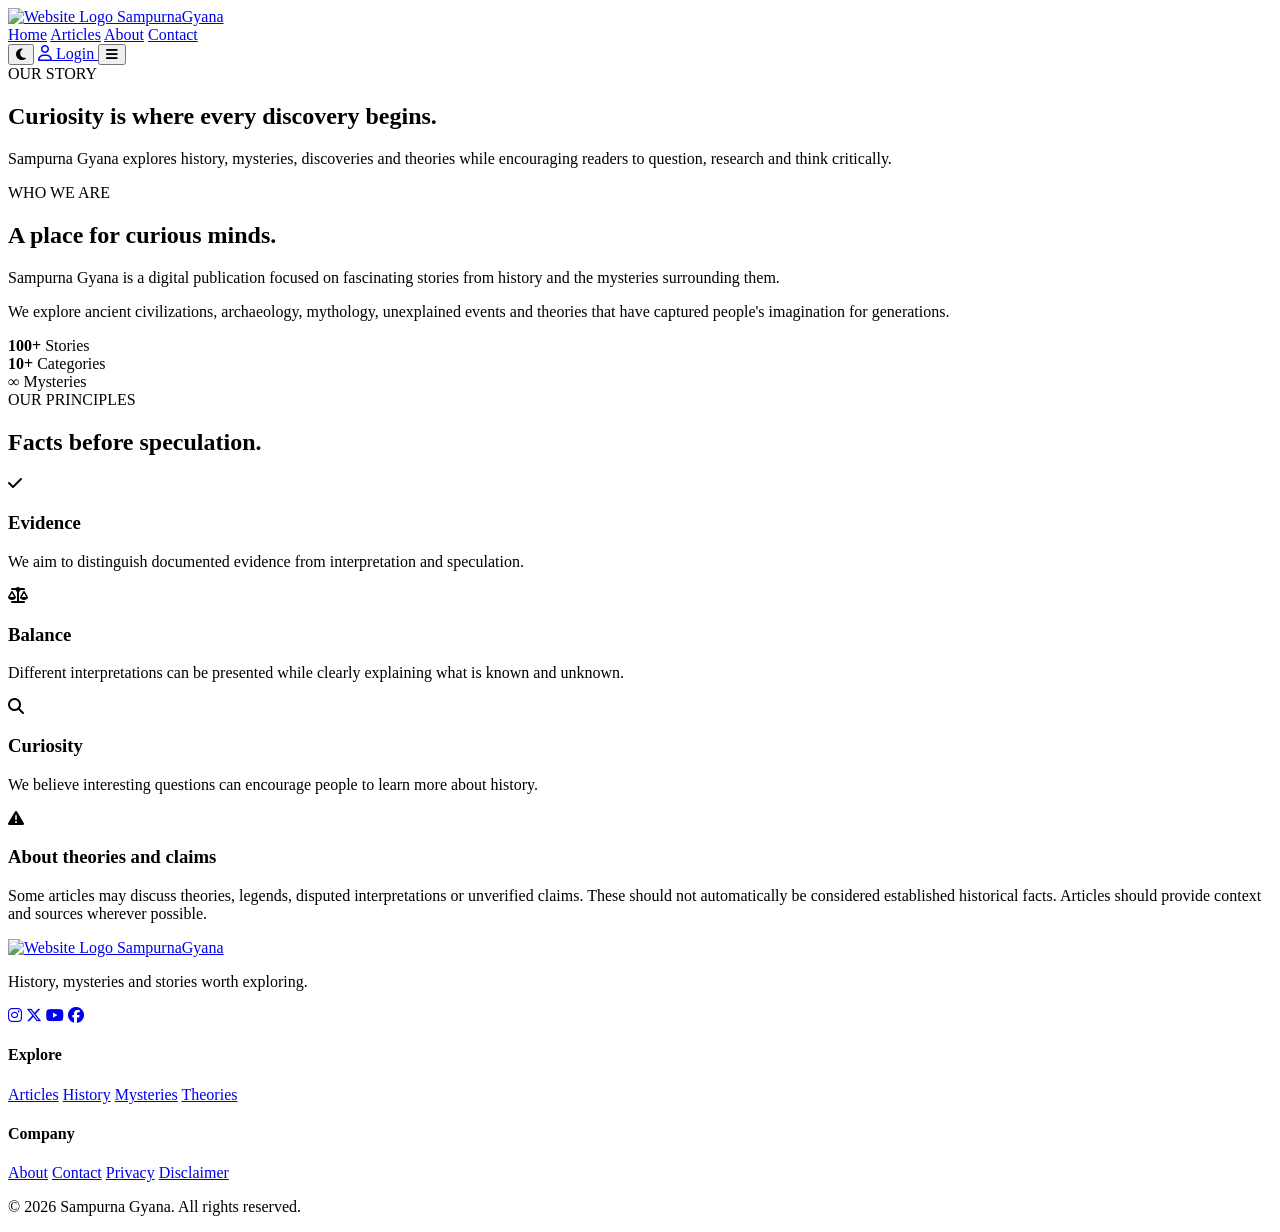
==== about.html @ 80e09658 "Add files via upload" ====
<!DOCTYPE html>
<html lang="en">

<head>

    <meta charset="UTF-8">
    <meta name="viewport" content="width=device-width, initial-scale=1.0">

    <title>About | Sampurna Gyana</title>

    <link rel="stylesheet" href="css/style.css">

    <link href="https://fonts.googleapis.com/css2?family=Inter:wght@400;500;600;700;800&family=Merriweather:wght@400;700&display=swap" rel="stylesheet">

    <link rel="stylesheet"
          href="https://cdnjs.cloudflare.com/ajax/libs/font-awesome/6.5.2/css/all.min.css">

</head>

<body>

<header class="navbar">

    <div class="nav-container">

        <a href="index.html" class="logo">
            <img src="images/jayanth.jpeg" alt="Website Logo">
            <span>Sampurna<span>Gyana</span></span>
        </a>

        <nav id="navMenu">

            <a href="index.html">Home</a>
            <a href="articles.html">Articles</a>
            <a href="about.html" class="active">About</a>
            <a href="contact.html">Contact</a>

        </nav>

        <div class="nav-actions">

            <button class="icon-btn" id="themeToggle">
                <i class="fa-solid fa-moon"></i>
            </button>

            <a href="login.html" class="login-btn">
                <i class="fa-regular fa-user"></i>
                Login
            </a>

            <button class="menu-btn" id="menuBtn">
                <i class="fa-solid fa-bars"></i>
            </button>

        </div>

    </div>

</header>


<main>

    <section class="page-header">

        <span class="small-title">
            OUR STORY
        </span>

        <h1>
            Curiosity is where every discovery begins.
        </h1>

        <p>
            Sampurna Gyana explores history, mysteries, discoveries and theories
            while encouraging readers to question, research and think critically.
        </p>

    </section>


    <section class="section">

        <div class="about-grid">

            <div>

                <span class="small-title">
                    WHO WE ARE
                </span>

                <h2>
                    A place for curious minds.
                </h2>

                <p>
                    Sampurna Gyana is a digital publication focused on fascinating
                    stories from history and the mysteries surrounding them.
                </p>

                <p>
                    We explore ancient civilizations, archaeology, mythology,
                    unexplained events and theories that have captured people's
                    imagination for generations.
                </p>

            </div>

            <div class="about-stat-box">

                <div class="stat">
                    <strong>100+</strong>
                    <span>Stories</span>
                </div>

                <div class="stat">
                    <strong>10+</strong>
                    <span>Categories</span>
                </div>

                <div class="stat">
                    <strong>∞</strong>
                    <span>Mysteries</span>
                </div>

            </div>

        </div>

    </section>


    <section class="section dark-section">

        <div class="section-heading">

            <div>

                <span class="small-title">
                    OUR PRINCIPLES
                </span>

                <h2>
                    Facts before speculation.
                </h2>

            </div>

        </div>


        <div class="principles-grid">

            <div class="principle">

                <i class="fa-solid fa-check"></i>

                <h3>
                    Evidence
                </h3>

                <p>
                    We aim to distinguish documented evidence from
                    interpretation and speculation.
                </p>

            </div>


            <div class="principle">

                <i class="fa-solid fa-scale-balanced"></i>

                <h3>
                    Balance
                </h3>

                <p>
                    Different interpretations can be presented while
                    clearly explaining what is known and unknown.
                </p>

            </div>


            <div class="principle">

                <i class="fa-solid fa-magnifying-glass"></i>

                <h3>
                    Curiosity
                </h3>

                <p>
                    We believe interesting questions can encourage people
                    to learn more about history.
                </p>

            </div>

        </div>

    </section>


    <section class="section">

        <div class="disclaimer-box">

            <i class="fa-solid fa-triangle-exclamation"></i>

            <div>

                <h3>
                    About theories and claims
                </h3>

                <p>
                    Some articles may discuss theories, legends, disputed
                    interpretations or unverified claims. These should not
                    automatically be considered established historical facts.
                    Articles should provide context and sources wherever possible.
                </p>

            </div>

        </div>

    </section>

</main>


<footer class="footer">

    <div class="footer-container">

        <div class="footer-brand">

           <a href="index.html" class="logo">
            <img src="images/jayanth.jpeg" alt="Website Logo">
            <span>Sampurna<span>Gyana</span></span>
        </a>

            <p>
                History, mysteries and stories worth exploring.
            </p>

            <div class="social-icons">

                <a href="#"><i class="fa-brands fa-instagram"></i></a>
                <a href="#"><i class="fa-brands fa-x-twitter"></i></a>
                <a href="#"><i class="fa-brands fa-youtube"></i></a>
                <a href="#"><i class="fa-brands fa-facebook"></i></a>

            </div>

        </div>

        <div class="footer-column">

            <h4>Explore</h4>

            <a href="articles.html">Articles</a>
            <a href="articles.html">History</a>
            <a href="articles.html">Mysteries</a>
            <a href="articles.html">Theories</a>

        </div>

        <div class="footer-column">

            <h4>Company</h4>

            <a href="about.html">About</a>
            <a href="contact.html">Contact</a>
            <a href="#">Privacy</a>
            <a href="#">Disclaimer</a>

        </div>

    </div>

    <div class="footer-bottom">
        <p>© 2026 Sampurna Gyana. All rights reserved.</p>
    </div>

</footer>


<script src="js/script.js"></script>

</body>
</html>
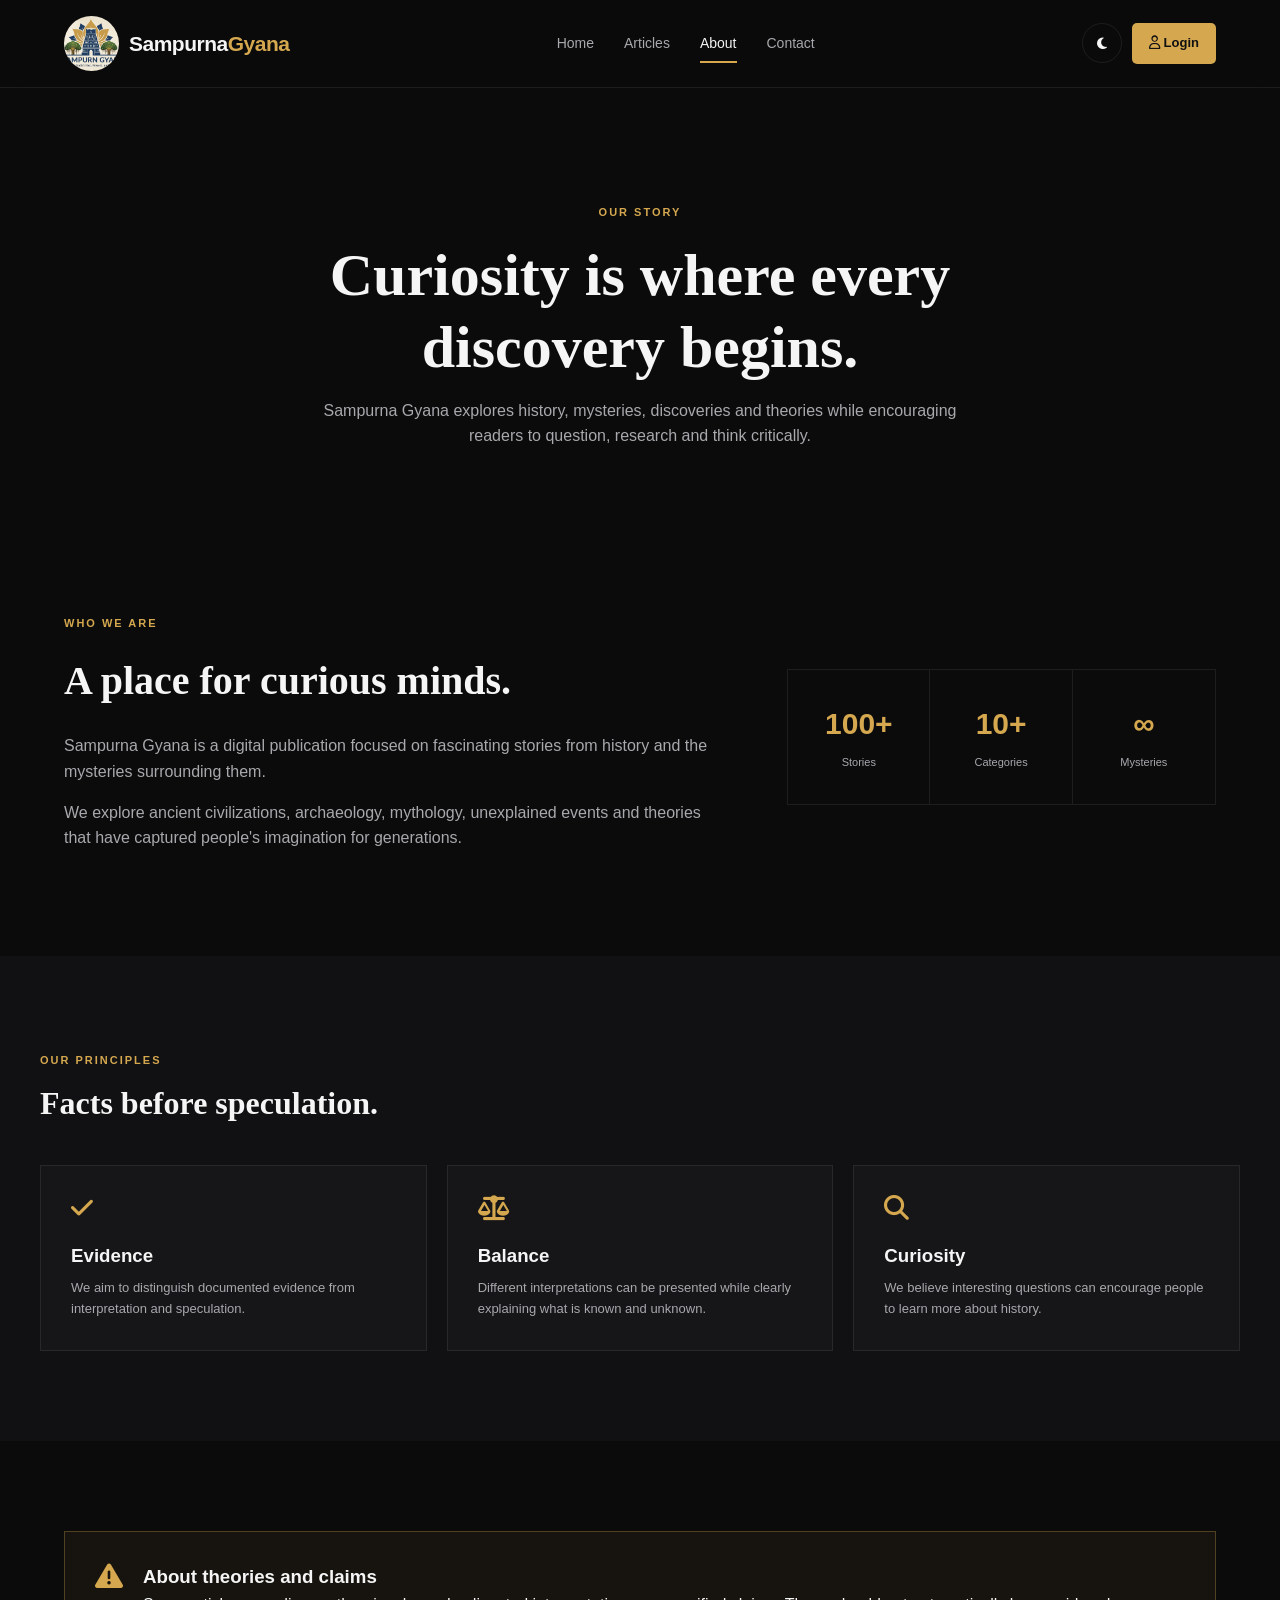
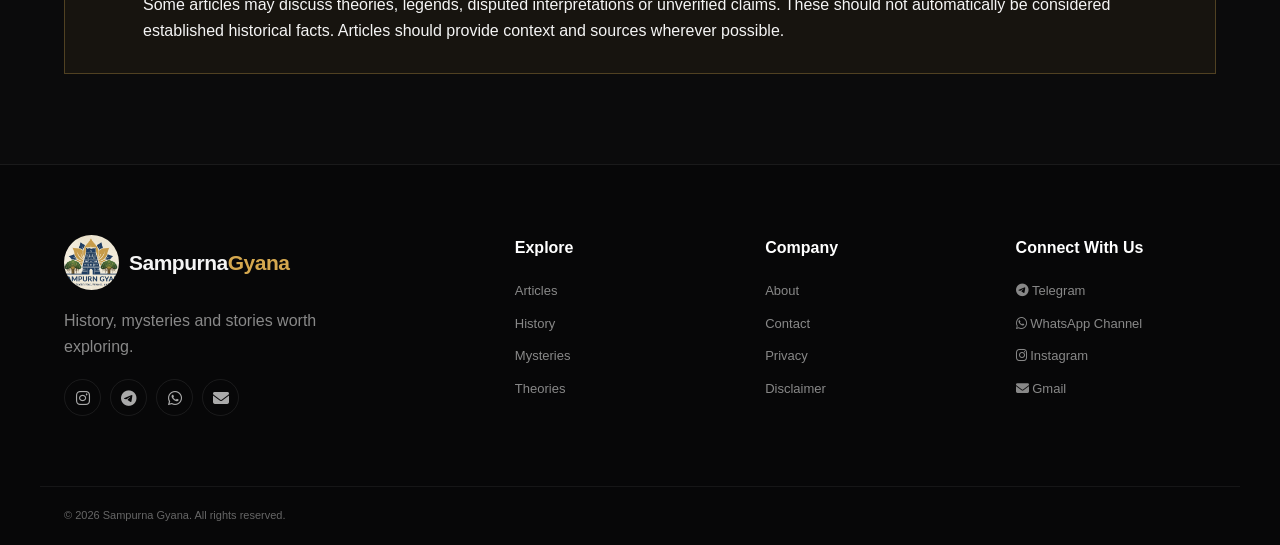
==== commit 73030833: "Add files via upload" ====
--- a/about.html
+++ b/about.html
@@ -248,12 +248,33 @@
 
             <div class="social-icons">
 
-                <a href="#"><i class="fa-brands fa-instagram"></i></a>
-                <a href="#"><i class="fa-brands fa-x-twitter"></i></a>
-                <a href="#"><i class="fa-brands fa-youtube"></i></a>
-                <a href="#"><i class="fa-brands fa-facebook"></i></a>
-
-            </div>
+    <a href="https://www.instagram.com/sampurngyan___"
+       target="_blank"
+       rel="noopener noreferrer"
+       aria-label="Instagram">
+        <i class="fa-brands fa-instagram"></i>
+    </a>
+
+    <a href="https://t.me/sampurngyan2026"
+       target="_blank"
+       rel="noopener noreferrer"
+       aria-label="Telegram">
+        <i class="fa-brands fa-telegram"></i>
+    </a>
+
+    <a href="https://whatsapp.com/channel/0029VbCh0YK0Qeass1r8DM0k"
+       target="_blank"
+       rel="noopener noreferrer"
+       aria-label="WhatsApp">
+        <i class="fa-brands fa-whatsapp"></i>
+    </a>
+
+    <a href="mailto:sampurngyan2026@gmail.com"
+       aria-label="Email">
+        <i class="fa-solid fa-envelope"></i>
+    </a>
+
+</div>
 
         </div>
 
@@ -279,6 +300,30 @@
 
         </div>
 
+        <div class="footer-column">
+    <h4>Connect With Us</h4>
+
+    <a href="https://t.me/sampurngyan2026" target="_blank" rel="noopener noreferrer">
+        <i class="fa-brands fa-telegram"></i>
+        <span>Telegram</span>
+    </a>
+
+    <a href="https://whatsapp.com/channel/0029VbCh0YK0Qeass1r8DM0k" target="_blank" rel="noopener noreferrer">
+        <i class="fa-brands fa-whatsapp"></i>
+        <span>WhatsApp Channel</span>
+    </a>
+
+    <a href="https://www.instagram.com/sampurngyan___" target="_blank" rel="noopener noreferrer">
+        <i class="fa-brands fa-instagram"></i>
+        <span>Instagram</span>
+    </a>
+
+    <a href="mailto:sampurngyan2026@gmail.com">
+        <i class="fa-solid fa-envelope"></i>
+        <span>Gmail</span>
+    </a>
+</div>
+
     </div>
 
     <div class="footer-bottom">
--- a/css/style.css
+++ b/css/style.css
@@ -0,0 +1,2351 @@
+/* ================================
+   RESET
+================================ */
+
+* {
+    margin: 0;
+    padding: 0;
+    box-sizing: border-box;
+}
+
+:root {
+
+    --bg: #0b0b0c;
+    --bg-secondary: #111113;
+    --card: #161618;
+
+    --text: #f5f5f5;
+    --text-secondary: #a8a8ad;
+
+    --accent: #d5a84f;
+    --accent-light: #e8c875;
+
+    --border: rgba(255,255,255,0.08);
+
+    --max-width: 1200px;
+
+    --transition: 0.3s ease;
+}
+
+body.light {
+
+    --bg: #f5f5f2;
+    --bg-secondary: #ffffff;
+    --card: #ffffff;
+
+    --text: #111111;
+    --text-secondary: #666666;
+
+    --border: rgba(0,0,0,0.1);
+}
+
+html {
+    scroll-behavior: smooth;
+}
+
+body {
+
+    font-family: "Inter", sans-serif;
+
+    background: var(--bg);
+
+    color: var(--text);
+
+    line-height: 1.6;
+
+    transition:
+        background 0.3s ease,
+        color 0.3s ease;
+}
+
+img {
+    width: 100%;
+    display: block;
+}
+
+a {
+    color: inherit;
+    text-decoration: none;
+}
+
+button,
+input,
+textarea,
+select {
+    font-family: inherit;
+}
+
+button {
+    cursor: pointer;
+}
+
+
+/* ================================
+   NAVBAR
+================================ */
+
+.navbar {
+
+    position: sticky;
+
+    top: 0;
+
+    z-index: 1000;
+
+    background: rgba(11,11,12,0.9);
+
+    backdrop-filter: blur(15px);
+
+    border-bottom: 1px solid var(--border);
+}
+
+body.light .navbar {
+    background: rgba(255,255,255,0.9);
+}
+
+.nav-container {
+
+    max-width: var(--max-width);
+
+    margin: auto;
+
+    padding: 16px 24px;
+
+    display: flex;
+
+    align-items: center;
+
+    justify-content: space-between;
+
+    gap: 30px;
+}
+
+.logo {
+
+    display: flex;
+
+    align-items: center;
+
+    gap: 10px;
+
+    font-size: 21px;
+
+    font-weight: 800;
+
+    letter-spacing: -0.5px;
+}
+
+.logo > span:last-child > span {
+    color: var(--accent);
+}
+
+.logo-symbol {
+
+    width: 36px;
+
+    height: 36px;
+
+    display: grid;
+
+    place-items: center;
+
+    border: 1px solid var(--accent);
+
+    color: var(--accent);
+
+    font-family: Georgia, serif;
+
+    font-size: 21px;
+
+    font-weight: bold;
+}
+
+nav {
+
+    display: flex;
+
+    align-items: center;
+
+    gap: 30px;
+}
+
+nav a {
+
+    color: var(--text-secondary);
+
+    font-size: 14px;
+
+    font-weight: 500;
+
+    transition: var(--transition);
+
+    position: relative;
+}
+
+nav a:hover,
+nav a.active {
+
+    color: var(--text);
+}
+
+nav a.active::after {
+
+    content: "";
+
+    position: absolute;
+
+    left: 0;
+
+    right: 0;
+
+    bottom: -8px;
+
+    height: 2px;
+
+    background: var(--accent);
+}
+
+.nav-actions {
+
+    display: flex;
+
+    align-items: center;
+
+    gap: 10px;
+}
+
+.icon-btn {
+
+    width: 40px;
+
+    height: 40px;
+
+    border: 1px solid var(--border);
+
+    background: transparent;
+
+    color: var(--text);
+
+    border-radius: 50%;
+
+    transition: var(--transition);
+}
+
+.icon-btn:hover {
+
+    border-color: var(--accent);
+
+    color: var(--accent);
+
+    transform: translateY(-2px);
+}
+
+.login-btn {
+
+    background: var(--accent);
+
+    color: #111;
+
+    padding: 10px 17px;
+
+    border-radius: 5px;
+
+    font-size: 13px;
+
+    font-weight: 700;
+
+    transition: var(--transition);
+}
+
+.login-btn:hover {
+
+    background: var(--accent-light);
+
+    transform: translateY(-2px);
+}
+
+.menu-btn {
+
+    display: none;
+
+    width: 40px;
+
+    height: 40px;
+
+    border: 1px solid var(--border);
+
+    background: transparent;
+
+    color: var(--text);
+
+    border-radius: 5px;
+}
+
+
+/* ================================
+   SEARCH
+================================ */
+
+.search-panel {
+
+    display: none;
+
+    max-width: var(--max-width);
+
+    margin: auto;
+
+    padding: 0 24px 15px;
+}
+
+.search-panel.show {
+    display: block;
+}
+
+.search-box {
+
+    background: var(--card);
+
+    border: 1px solid var(--border);
+
+    display: flex;
+
+    align-items: center;
+
+    padding: 0 15px;
+
+    border-radius: 6px;
+}
+
+.search-box i {
+    color: var(--text-secondary);
+}
+
+.search-box input {
+
+    flex: 1;
+
+    background: transparent;
+
+    border: 0;
+
+    outline: 0;
+
+    color: var(--text);
+
+    padding: 15px;
+}
+
+.search-box button {
+
+    background: transparent;
+
+    border: 0;
+
+    color: var(--text-secondary);
+
+    font-size: 18px;
+}
+
+
+/* ================================
+   HERO
+================================ */
+
+.hero {
+
+    min-height: 650px;
+
+    position: relative;
+
+    display: flex;
+
+    align-items: center;
+
+    background-image:
+        url("https://images.unsplash.com/photo-1518709594023-6eab9bab7b23?auto=format&fit=crop&w=2000&q=85");
+
+    background-size: cover;
+
+    background-position: center;
+}
+
+.hero-overlay {
+
+    position: absolute;
+
+    inset: 0;
+
+    background:
+        linear-gradient(
+            90deg,
+            rgba(0,0,0,0.9),
+            rgba(0,0,0,0.45),
+            rgba(0,0,0,0.25)
+        );
+}
+
+.hero-content {
+
+    position: relative;
+
+    z-index: 2;
+
+    max-width: var(--max-width);
+
+    width: 100%;
+
+    margin: auto;
+
+    padding: 80px 24px;
+}
+
+.hero-content h1 {
+
+    max-width: 760px;
+
+    font-family: "Merriweather", serif;
+
+    font-size: clamp(42px, 6vw, 76px);
+
+    line-height: 1.08;
+
+    margin: 18px 0;
+
+    letter-spacing: -2px;
+}
+
+.hero-content p {
+
+    max-width: 620px;
+
+    color: #d4d4d4;
+
+    font-size: 17px;
+
+    margin-bottom: 20px;
+}
+
+.hero-meta {
+
+    display: flex;
+
+    gap: 25px;
+
+    color: #ccc;
+
+    font-size: 13px;
+
+    margin-bottom: 30px;
+}
+
+.hero-meta i {
+    color: var(--accent);
+}
+
+
+/* ================================
+   BUTTONS
+================================ */
+
+.primary-btn {
+
+    display: inline-flex;
+
+    align-items: center;
+
+    gap: 10px;
+
+    background: var(--accent);
+
+    color: #111;
+
+    padding: 13px 20px;
+
+    border: 0;
+
+    border-radius: 5px;
+
+    font-size: 13px;
+
+    font-weight: 800;
+
+    transition: var(--transition);
+}
+
+.primary-btn:hover {
+
+    background: var(--accent-light);
+
+    transform: translateY(-3px);
+}
+
+.category-badge,
+.small-title {
+
+    color: var(--accent);
+
+    font-size: 11px;
+
+    font-weight: 800;
+
+    letter-spacing: 2px;
+}
+
+
+/* ================================
+   SECTIONS
+================================ */
+
+.section {
+
+    max-width: var(--max-width);
+
+    margin: auto;
+
+    padding: 90px 24px;
+}
+
+.dark-section {
+
+    max-width: none;
+
+    padding-left: max(24px, calc((100% - var(--max-width)) / 2));
+
+    padding-right: max(24px, calc((100% - var(--max-width)) / 2));
+
+    background: var(--bg-secondary);
+}
+
+.section-heading {
+
+    display: flex;
+
+    justify-content: space-between;
+
+    align-items: end;
+
+    margin-bottom: 35px;
+}
+
+.section-heading h2 {
+
+    font-family: "Merriweather", serif;
+
+    font-size: 32px;
+
+    margin-top: 7px;
+}
+
+.text-link {
+
+    color: var(--accent);
+
+    font-size: 13px;
+
+    font-weight: 700;
+}
+
+
+/* ================================
+   CATEGORIES
+================================ */
+
+.category-grid {
+
+    display: grid;
+
+    grid-template-columns: repeat(3, 1fr);
+
+    gap: 15px;
+}
+
+.category-card {
+
+    padding: 30px;
+
+    border: 1px solid var(--border);
+
+    background: var(--card);
+
+    transition: var(--transition);
+}
+
+.category-card:hover {
+
+    border-color: var(--accent);
+
+    transform: translateY(-5px);
+}
+
+.category-card i {
+
+    color: var(--accent);
+
+    font-size: 24px;
+
+    margin-bottom: 20px;
+}
+
+.category-card h3 {
+
+    font-size: 17px;
+
+    margin-bottom: 5px;
+}
+
+.category-card p {
+
+    color: var(--text-secondary);
+
+    font-size: 13px;
+}
+
+
+/* ================================
+   ARTICLES
+================================ */
+
+.article-grid {
+
+    display: grid;
+
+    grid-template-columns: repeat(3, 1fr);
+
+    gap: 25px;
+}
+
+.full-grid {
+    grid-template-columns: repeat(3, 1fr);
+}
+
+.article-card {
+
+    background: var(--card);
+
+    border: 1px solid var(--border);
+
+    overflow: hidden;
+
+    transition: var(--transition);
+}
+
+.article-card:hover {
+
+    transform: translateY(-6px);
+
+    border-color: rgba(213,168,79,0.5);
+}
+
+.article-image {
+
+    position: relative;
+
+    height: 240px;
+
+    overflow: hidden;
+}
+
+.article-image img {
+
+    height: 100%;
+
+    object-fit: cover;
+
+    transition: transform 0.5s ease;
+}
+
+.article-card:hover .article-image img {
+    transform: scale(1.05);
+}
+
+.article-label {
+
+    position: absolute;
+
+    left: 15px;
+
+    top: 15px;
+
+    padding: 5px 9px;
+
+    font-size: 9px;
+
+    font-weight: 800;
+
+    letter-spacing: 1px;
+
+    text-transform: uppercase;
+}
+
+.verified {
+
+    background: #c5a35b;
+
+    color: #111;
+}
+
+.theory {
+
+    background: #8c6cbb;
+
+    color: white;
+}
+
+.unverified {
+
+    background: #a64b4b;
+
+    color: white;
+}
+
+.bookmark-btn {
+
+    position: absolute;
+
+    right: 15px;
+
+    top: 15px;
+
+    width: 35px;
+
+    height: 35px;
+
+    border-radius: 50%;
+
+    background: rgba(0,0,0,0.65);
+
+    border: 1px solid rgba(255,255,255,0.2);
+
+    color: white;
+}
+
+.bookmark-btn.saved {
+
+    color: var(--accent);
+
+    border-color: var(--accent);
+}
+
+.article-content {
+
+    padding: 24px;
+}
+
+.article-category {
+
+    color: var(--accent);
+
+    font-size: 10px;
+
+    font-weight: 800;
+
+    letter-spacing: 1px;
+
+    text-transform: uppercase;
+}
+
+.article-content h3 {
+
+    font-family: "Merriweather", serif;
+
+    font-size: 19px;
+
+    line-height: 1.4;
+
+    margin: 10px 0;
+}
+
+.article-content h3 a:hover {
+    color: var(--accent);
+}
+
+.article-content p {
+
+    color: var(--text-secondary);
+
+    font-size: 13px;
+
+    line-height: 1.7;
+
+    margin-bottom: 18px;
+}
+
+.article-info {
+
+    display: flex;
+
+    justify-content: space-between;
+
+    color: var(--text-secondary);
+
+    font-size: 11px;
+}
+
+
+/* ================================
+   FEATURE
+================================ */
+
+.feature-box {
+
+    display: grid;
+
+    grid-template-columns: 1fr 1fr;
+
+    min-height: 420px;
+
+    background: var(--card);
+
+    border: 1px solid var(--border);
+}
+
+.feature-content {
+
+    padding: 60px;
+
+    display: flex;
+
+    justify-content: center;
+
+    flex-direction: column;
+}
+
+.feature-content h2 {
+
+    font-family: "Merriweather", serif;
+
+    font-size: 38px;
+
+    line-height: 1.25;
+
+    margin: 15px 0;
+}
+
+.feature-content p {
+
+    color: var(--text-secondary);
+
+    margin-bottom: 25px;
+
+    max-width: 500px;
+}
+
+.feature-image {
+
+    background:
+        url("https://images.unsplash.com/photo-1461360228754-6e81c478b882?auto=format&fit=crop&w=1200&q=80")
+        center/cover;
+}
+
+
+/* ================================
+   NEWSLETTER
+================================ */
+
+.newsletter {
+
+    padding: 100px 24px;
+
+    text-align: center;
+
+    background:
+        linear-gradient(
+            rgba(0,0,0,0.75),
+            rgba(0,0,0,0.75)
+        ),
+        url("https://images.unsplash.com/photo-1519681393784-d120267933ba?auto=format&fit=crop&w=2000&q=80")
+        center/cover;
+}
+
+.newsletter-content {
+
+    max-width: 700px;
+
+    margin: auto;
+}
+
+.newsletter h2 {
+
+    font-family: "Merriweather", serif;
+
+    font-size: 38px;
+
+    margin: 15px 0;
+}
+
+.newsletter p {
+
+    color: #ccc;
+
+    margin-bottom: 25px;
+}
+
+.newsletter form {
+
+    display: flex;
+
+    max-width: 550px;
+
+    margin: auto;
+}
+
+.newsletter input {
+
+    flex: 1;
+
+    padding: 15px;
+
+    border: 1px solid var(--border);
+
+    background: white;
+
+    color: #111;
+
+    outline: 0;
+}
+
+.newsletter button {
+
+    padding: 0 20px;
+
+    border: 0;
+
+    background: var(--accent);
+
+    font-weight: 800;
+}
+
+.newsletter small {
+
+    display: block;
+
+    color: #999;
+
+    margin-top: 12px;
+}
+
+
+/* ================================
+   FOOTER
+================================ */
+
+.footer {
+
+    background: #070708;
+
+    border-top: 1px solid var(--border);
+}
+
+.footer-container {
+
+    max-width: var(--max-width);
+
+    margin: auto;
+
+    padding: 70px 24px;
+
+    display: grid;
+
+    grid-template-columns: 2fr 1fr 1fr 1fr;
+
+    gap: 50px;
+}
+
+.footer-brand p {
+
+    color: #888;
+
+    max-width: 320px;
+
+    margin: 18px 0;
+}
+
+.social-icons {
+
+    display: flex;
+
+    gap: 9px;
+
+    margin-top: 20px;
+}
+
+.social-icons a {
+
+    width: 37px;
+
+    height: 37px;
+
+    border: 1px solid var(--border);
+
+    display: grid;
+
+    place-items: center;
+
+    border-radius: 50%;
+
+    color: #aaa;
+
+    transition: var(--transition);
+}
+
+.social-icons a:hover {
+
+    color: var(--accent);
+
+    border-color: var(--accent);
+
+    transform: translateY(-3px);
+}
+
+.footer-column {
+
+    display: flex;
+
+    flex-direction: column;
+
+    gap: 12px;
+}
+
+.footer-column h4 {
+
+    margin-bottom: 8px;
+
+    color: white;
+}
+
+.footer-column a {
+
+    color: #888;
+
+    font-size: 13px;
+}
+
+.footer-column a:hover {
+    color: var(--accent);
+}
+
+.footer-bottom {
+
+    border-top: 1px solid rgba(255,255,255,0.06);
+
+    padding: 20px 24px;
+
+    display: flex;
+
+    justify-content: space-between;
+
+    max-width: var(--max-width);
+
+    margin: auto;
+
+    color: #666;
+
+    font-size: 11px;
+}
+
+
+/* ================================
+   PAGE HEADER
+================================ */
+
+.page-header {
+
+    padding: 110px 24px 70px;
+
+    max-width: 900px;
+
+    margin: auto;
+
+    text-align: center;
+}
+
+.page-header h1 {
+
+    font-family: "Merriweather", serif;
+
+    font-size: clamp(38px, 5vw, 60px);
+
+    line-height: 1.2;
+
+    margin: 15px 0;
+}
+
+.page-header p {
+
+    color: var(--text-secondary);
+
+    max-width: 650px;
+
+    margin: auto;
+}
+
+
+/* ================================
+   FILTER
+================================ */
+
+.filter-bar {
+
+    display: flex;
+
+    gap: 15px;
+
+    margin-bottom: 35px;
+}
+
+.filter-search {
+
+    flex: 1;
+
+    display: flex;
+
+    align-items: center;
+
+    border: 1px solid var(--border);
+
+    background: var(--card);
+
+    padding: 0 15px;
+}
+
+.filter-search i {
+    color: var(--text-secondary);
+}
+
+.filter-search input {
+
+    flex: 1;
+
+    padding: 14px;
+
+    border: 0;
+
+    outline: 0;
+
+    background: transparent;
+
+    color: var(--text);
+}
+
+.filter-bar select {
+
+    width: 220px;
+
+    background: var(--card);
+
+    color: var(--text);
+
+    border: 1px solid var(--border);
+
+    padding: 0 15px;
+
+    outline: none;
+}
+
+.no-results {
+
+    display: none;
+
+    text-align: center;
+
+    padding: 80px 20px;
+
+    color: var(--text-secondary);
+}
+
+.no-results i {
+
+    color: var(--accent);
+
+    font-size: 30px;
+
+    margin-bottom: 15px;
+}
+
+
+/* ================================
+   ARTICLE PAGE
+================================ */
+
+.article-header {
+
+    padding: 100px 24px 60px;
+
+    text-align: center;
+}
+
+.article-header-inner {
+
+    max-width: 900px;
+
+    margin: auto;
+}
+
+.article-header h1 {
+
+    font-family: "Merriweather", serif;
+
+    font-size: clamp(38px, 5vw, 64px);
+
+    line-height: 1.2;
+
+    margin: 20px 0;
+}
+
+.article-intro {
+
+    max-width: 700px;
+
+    margin: auto;
+
+    color: var(--text-secondary);
+
+    font-size: 17px;
+}
+
+.article-author {
+
+    margin-top: 30px;
+
+    display: flex;
+
+    justify-content: center;
+
+    align-items: center;
+
+    gap: 12px;
+
+    text-align: left;
+}
+
+.author-avatar {
+
+    width: 45px;
+
+    height: 45px;
+
+    display: grid;
+
+    place-items: center;
+
+    background: var(--accent);
+
+    color: #111;
+
+    font-weight: 800;
+}
+
+.article-author span {
+
+    display: block;
+
+    color: var(--text-secondary);
+
+    font-size: 11px;
+
+    margin-top: 3px;
+}
+
+.article-cover {
+
+    max-width: 1300px;
+
+    height: 600px;
+
+    margin: auto;
+
+    overflow: hidden;
+}
+
+.article-cover img {
+
+    width: 100%;
+
+    height: 100%;
+
+    object-fit: cover;
+}
+
+.article-layout {
+
+    max-width: 1000px;
+
+    margin: auto;
+
+    display: grid;
+
+    grid-template-columns: 80px 1fr;
+
+    gap: 40px;
+
+    padding: 70px 24px;
+}
+
+.article-share {
+
+    display: flex;
+
+    flex-direction: column;
+
+    align-items: center;
+
+    gap: 12px;
+
+    color: var(--text-secondary);
+
+    font-size: 9px;
+
+    letter-spacing: 1px;
+}
+
+.article-share button {
+
+    width: 40px;
+
+    height: 40px;
+
+    border: 1px solid var(--border);
+
+    background: transparent;
+
+    color: var(--text);
+
+    border-radius: 50%;
+}
+
+.article-share button:hover {
+
+    color: var(--accent);
+
+    border-color: var(--accent);
+}
+
+.article-body {
+
+    font-family: "Merriweather", serif;
+
+    font-size: 17px;
+
+    line-height: 2;
+}
+
+.article-body h2 {
+
+    font-size: 30px;
+
+    line-height: 1.4;
+
+    margin: 45px 0 15px;
+}
+
+.article-body p {
+
+    margin-bottom: 22px;
+}
+
+.article-body .lead {
+
+    font-size: 20px;
+}
+
+.article-body blockquote {
+
+    border-left: 3px solid var(--accent);
+
+    padding: 20px 25px;
+
+    margin: 40px 0;
+
+    color: var(--text-secondary);
+
+    font-style: italic;
+}
+
+.article-inline-image {
+
+    margin: 35px 0;
+
+    max-height: 500px;
+
+    object-fit: cover;
+}
+
+.article-disclaimer {
+
+    padding: 20px;
+
+    background: rgba(213,168,79,0.08);
+
+    border: 1px solid rgba(213,168,79,0.25);
+
+    font-family: "Inter", sans-serif;
+
+    margin-bottom: 40px;
+
+    line-height: 1.6;
+}
+
+.article-disclaimer strong {
+
+    color: var(--accent);
+
+    display: block;
+
+    margin-bottom: 8px;
+}
+
+.article-disclaimer p {
+
+    margin: 0;
+
+    color: var(--text-secondary);
+
+    font-size: 13px;
+}
+
+.article-tags {
+
+    display: flex;
+
+    flex-wrap: wrap;
+
+    gap: 8px;
+
+    margin: 40px 0;
+}
+
+.article-tags span {
+
+    background: var(--card);
+
+    border: 1px solid var(--border);
+
+    padding: 6px 12px;
+
+    font-family: "Inter", sans-serif;
+
+    font-size: 11px;
+}
+
+.sources {
+
+    border-top: 1px solid var(--border);
+
+    padding-top: 30px;
+
+    font-family: "Inter", sans-serif;
+}
+
+.sources h3 {
+
+    font-size: 18px;
+
+    margin-bottom: 15px;
+}
+
+.sources ol {
+
+    padding-left: 25px;
+
+    color: var(--text-secondary);
+
+    font-size: 13px;
+
+    line-height: 1.8;
+}
+
+.comments {
+
+    border-top: 1px solid var(--border);
+
+    margin-top: 60px;
+
+    padding-top: 40px;
+
+    font-family: "Inter", sans-serif;
+}
+
+.comment-box textarea {
+
+    width: 100%;
+
+    min-height: 130px;
+
+    padding: 15px;
+
+    background: var(--card);
+
+    border: 1px solid var(--border);
+
+    color: var(--text);
+
+    outline: none;
+
+    resize: vertical;
+
+    margin: 15px 0;
+}
+
+.login-comment {
+
+    margin-top: 20px;
+
+    padding: 15px;
+
+    background: var(--card);
+
+    color: var(--text-secondary);
+
+    font-size: 13px;
+}
+
+
+/* ================================
+   ABOUT
+================================ */
+
+.about-grid {
+
+    display: grid;
+
+    grid-template-columns: 1.5fr 1fr;
+
+    gap: 80px;
+
+    align-items: center;
+}
+
+.about-grid h2 {
+
+    font-family: "Merriweather", serif;
+
+    font-size: 40px;
+
+    margin: 15px 0 20px;
+}
+
+.about-grid p {
+
+    color: var(--text-secondary);
+
+    margin-bottom: 15px;
+}
+
+.about-stat-box {
+
+    display: grid;
+
+    grid-template-columns: repeat(3, 1fr);
+
+    border: 1px solid var(--border);
+}
+
+.stat {
+
+    padding: 30px 15px;
+
+    text-align: center;
+
+    border-right: 1px solid var(--border);
+}
+
+.stat:last-child {
+    border-right: 0;
+}
+
+.stat strong {
+
+    display: block;
+
+    color: var(--accent);
+
+    font-size: 30px;
+}
+
+.stat span {
+
+    color: var(--text-secondary);
+
+    font-size: 11px;
+}
+
+.principles-grid {
+
+    display: grid;
+
+    grid-template-columns: repeat(3,1fr);
+
+    gap: 20px;
+}
+
+.principle {
+
+    padding: 30px;
+
+    border: 1px solid var(--border);
+
+    background: var(--card);
+}
+
+.principle i {
+
+    color: var(--accent);
+
+    font-size: 25px;
+
+    margin-bottom: 20px;
+}
+
+.principle p {
+
+    color: var(--text-secondary);
+
+    font-size: 13px;
+
+    margin-top: 8px;
+}
+
+.disclaimer-box {
+
+    display: flex;
+
+    gap: 20px;
+
+    padding: 30px;
+
+    border: 1px solid rgba(213,168,79,0.3);
+
+    background: rgba(213,168,79,0.06);
+}
+
+.disclaimer-box > i {
+
+    color: var(--accent);
+
+    font-size: 28px;
+}
+
+
+/* ================================
+   CONTACT
+================================ */
+
+.contact-grid {
+
+    display: grid;
+
+    grid-template-columns: 1fr 1fr;
+
+    gap: 80px;
+}
+
+.contact-info h2 {
+
+    font-family: "Merriweather", serif;
+
+    font-size: 40px;
+
+    margin: 15px 0;
+}
+
+.contact-info > p {
+
+    color: var(--text-secondary);
+
+    margin-bottom: 30px;
+}
+
+.contact-item {
+
+    display: flex;
+
+    gap: 15px;
+
+    margin: 25px 0;
+}
+
+.contact-icon {
+
+    width: 45px;
+
+    height: 45px;
+
+    display: grid;
+
+    place-items: center;
+
+    background: var(--card);
+
+    border: 1px solid var(--border);
+
+    color: var(--accent);
+}
+
+.contact-item span {
+
+    display: block;
+
+    color: var(--text-secondary);
+
+    font-size: 11px;
+}
+
+.contact-item a {
+
+    font-weight: 600;
+
+    font-size: 14px;
+}
+
+.contact-form {
+
+    padding: 35px;
+
+    background: var(--card);
+
+    border: 1px solid var(--border);
+}
+
+.form-row {
+
+    display: grid;
+
+    grid-template-columns: 1fr 1fr;
+
+    gap: 15px;
+}
+
+.form-group {
+
+    margin-bottom: 20px;
+}
+
+.form-group label {
+
+    display: block;
+
+    font-size: 12px;
+
+    font-weight: 600;
+
+    margin-bottom: 7px;
+}
+
+.form-group input,
+.form-group textarea {
+
+    width: 100%;
+
+    padding: 13px;
+
+    background: var(--bg);
+
+    color: var(--text);
+
+    border: 1px solid var(--border);
+
+    outline: none;
+}
+
+.form-group textarea {
+
+    min-height: 150px;
+
+    resize: vertical;
+}
+
+.form-group input:focus,
+.form-group textarea:focus {
+
+    border-color: var(--accent);
+}
+
+
+/* ================================
+   LOGIN
+================================ */
+
+.login-page {
+
+    min-height: 100vh;
+
+    background:
+        radial-gradient(
+            circle at top,
+            rgba(213,168,79,0.08),
+            transparent 40%
+        );
+}
+
+.back-home {
+
+    color: var(--text-secondary);
+
+    font-size: 13px;
+}
+
+.login-container {
+
+    min-height: calc(100vh - 70px);
+
+    display: grid;
+
+    place-items: center;
+
+    padding: 60px 20px;
+}
+
+.login-card {
+
+    width: 100%;
+
+    max-width: 460px;
+
+    padding: 45px;
+
+    background: var(--card);
+
+    border: 1px solid var(--border);
+
+    text-align: center;
+}
+
+.login-logo {
+
+    width: 60px;
+
+    height: 60px;
+
+    margin: 0 auto 25px;
+
+    display: grid;
+
+    place-items: center;
+
+    border: 1px solid var(--accent);
+
+    color: var(--accent);
+
+    font-family: Georgia, serif;
+
+    font-size: 28px;
+}
+
+.login-card h1 {
+
+    font-family: "Merriweather", serif;
+
+    font-size: 30px;
+
+    margin: 12px 0;
+}
+
+.login-card > p {
+
+    color: var(--text-secondary);
+
+    font-size: 13px;
+
+    margin-bottom: 30px;
+}
+
+.google-btn {
+
+    width: 100%;
+
+    padding: 14px;
+
+    background: white;
+
+    color: #222;
+
+    border: 0;
+
+    font-weight: 700;
+
+    display: flex;
+
+    align-items: center;
+
+    justify-content: center;
+
+    gap: 10px;
+}
+
+.google-btn i {
+
+    font-size: 18px;
+}
+
+.login-divider {
+
+    margin: 30px 0;
+
+    border-top: 1px solid var(--border);
+
+    position: relative;
+}
+
+.login-divider span {
+
+    position: relative;
+
+    top: -10px;
+
+    background: var(--card);
+
+    padding: 0 10px;
+
+    color: var(--text-secondary);
+
+    font-size: 10px;
+
+    text-transform: uppercase;
+
+    letter-spacing: 1px;
+}
+
+.author-note {
+
+    display: flex;
+
+    gap: 12px;
+
+    text-align: left;
+
+    padding: 15px;
+
+    background: rgba(213,168,79,0.06);
+
+    border: 1px solid rgba(213,168,79,0.2);
+}
+
+.author-note i {
+
+    color: var(--accent);
+
+    margin-top: 3px;
+}
+
+.author-note p {
+
+    color: var(--text-secondary);
+
+    font-size: 11px;
+
+    margin: 0;
+}
+
+.login-terms {
+
+    font-size: 10px !important;
+
+    margin-top: 25px;
+
+    margin-bottom: 0 !important;
+}
+
+.login-terms a {
+    color: var(--accent);
+}
+
+
+/* ================================
+   RESPONSIVE
+================================ */
+
+@media (max-width: 900px) {
+
+    nav {
+
+        display: none;
+
+        position: absolute;
+
+        top: 70px;
+
+        left: 0;
+
+        right: 0;
+
+        background: var(--bg);
+
+        padding: 20px;
+
+        flex-direction: column;
+
+        border-bottom: 1px solid var(--border);
+    }
+
+    nav.show {
+        display: flex;
+    }
+
+    nav a.active::after {
+        display: none;
+    }
+
+    .menu-btn {
+        display: block;
+    }
+
+    .article-grid,
+    .full-grid {
+
+        grid-template-columns: repeat(2, 1fr);
+
+    }
+
+    .category-grid {
+
+        grid-template-columns: repeat(2, 1fr);
+
+    }
+
+    .footer-container {
+
+        grid-template-columns: repeat(2,1fr);
+
+    }
+
+    .feature-box {
+
+        grid-template-columns: 1fr;
+
+    }
+
+    .feature-image {
+
+        min-height: 350px;
+
+    }
+
+    .contact-grid,
+    .about-grid {
+
+        grid-template-columns: 1fr;
+
+    }
+
+}
+
+
+@media (max-width: 650px) {
+
+    .nav-container {
+
+        padding: 13px 16px;
+
+    }
+
+    .login-btn {
+
+        display: none;
+
+    }
+
+    .hero {
+
+        min-height: 600px;
+
+    }
+
+    .hero-content {
+
+        padding: 60px 20px;
+
+    }
+
+    .hero-content h1 {
+
+        font-size: 42px;
+
+    }
+
+    .hero-content p {
+
+        font-size: 15px;
+
+    }
+
+    .section {
+
+        padding: 65px 18px;
+
+    }
+
+    .section-heading {
+
+        align-items: flex-start;
+
+        flex-direction: column;
+
+        gap: 15px;
+
+    }
+
+    .section-heading h2 {
+
+        font-size: 27px;
+
+    }
+
+    .article-grid,
+    .full-grid,
+    .category-grid {
+
+        grid-template-columns: 1fr;
+
+    }
+
+    .article-image {
+
+        height: 230px;
+
+    }
+
+    .feature-content {
+
+        padding: 35px 25px;
+
+    }
+
+    .feature-content h2 {
+
+        font-size: 29px;
+
+    }
+
+    .newsletter {
+
+        padding: 75px 18px;
+
+    }
+
+    .newsletter h2 {
+
+        font-size: 29px;
+
+    }
+
+    .newsletter form {
+
+        flex-direction: column;
+
+        gap: 10px;
+
+    }
+
+    .newsletter input,
+    .newsletter button {
+
+        height: 50px;
+
+    }
+
+    .footer-container {
+
+        grid-template-columns: 1fr;
+
+        gap: 35px;
+
+    }
+
+    .footer-bottom {
+
+        flex-direction: column;
+
+        gap: 5px;
+
+    }
+
+    .page-header {
+
+        padding: 80px 20px 50px;
+
+    }
+
+    .page-header h1 {
+
+        font-size: 39px;
+
+    }
+
+    .filter-bar {
+
+        flex-direction: column;
+
+    }
+
+    .filter-bar select {
+
+        width: 100%;
+
+        height: 50px;
+
+    }
+
+    .article-header {
+
+        padding: 70px 20px 45px;
+
+    }
+
+    .article-header h1 {
+
+        font-size: 37px;
+
+    }
+
+    .article-cover {
+
+        height: 350px;
+
+    }
+
+    .article-layout {
+
+        display: block;
+
+        padding: 50px 20px;
+    }
+
+    .article-share {
+
+        flex-direction: row;
+
+        margin-bottom: 30px;
+    }
+
+    .article-body {
+
+        font-size: 16px;
+
+    }
+
+    .article-body h2 {
+
+        font-size: 25px;
+
+    }
+
+    .about-grid h2,
+    .contact-info h2 {
+
+        font-size: 31px;
+
+    }
+
+    .principles-grid {
+
+        grid-template-columns: 1fr;
+
+    }
+
+    .about-stat-box {
+
+        grid-template-columns: 1fr;
+    }
+
+    .stat {
+
+        border-right: 0;
+
+        border-bottom: 1px solid var(--border);
+    }
+
+    .stat:last-child {
+
+        border-bottom: 0;
+    }
+
+    .form-row {
+
+        grid-template-columns: 1fr;
+
+    }
+
+    .contact-form {
+
+        padding: 25px;
+
+    }
+
+    .disclaimer-box {
+
+        flex-direction: column;
+
+    }
+
+    .login-card {
+
+        padding: 30px 20px;
+
+    }
+
+}
+
+.logo img {
+    width: 55px;
+    height: 55px;
+    object-fit: cover;
+    border-radius: 50%;
+}
+
+
+/* Logo + Website Name Animation */
+.logo {
+    display: flex;
+    align-items: center;
+    gap: 10px;
+    animation: logoContainer 0.8s ease-out;
+}
+
+.logo img {
+    width: 55px;
+    height: 55px;
+    object-fit: cover;
+    border-radius: 50%;
+    animation: logoAppear 1s ease-out;
+}
+
+.logo span {
+    animation: nameAppear 1s ease-out;
+}
+
+/* Logo animation */
+@keyframes logoAppear {
+    0% {
+        opacity: 0;
+        transform: scale(0.5) rotate(-20deg);
+    }
+
+    100% {
+        opacity: 1;
+        transform: scale(1) rotate(0deg);
+    }
+}
+
+/* Website name animation */
+@keyframes nameAppear {
+    0% {
+        opacity: 0;
+        transform: translateX(-20px);
+    }
+
+    100% {
+        opacity: 1;
+        transform: translateX(0);
+    }
+}
+
+/* Container animation */
+@keyframes logoContainer {
+    from {
+        opacity: 0;
+    }
+
+    to {
+        opacity: 1;
+    }
+}
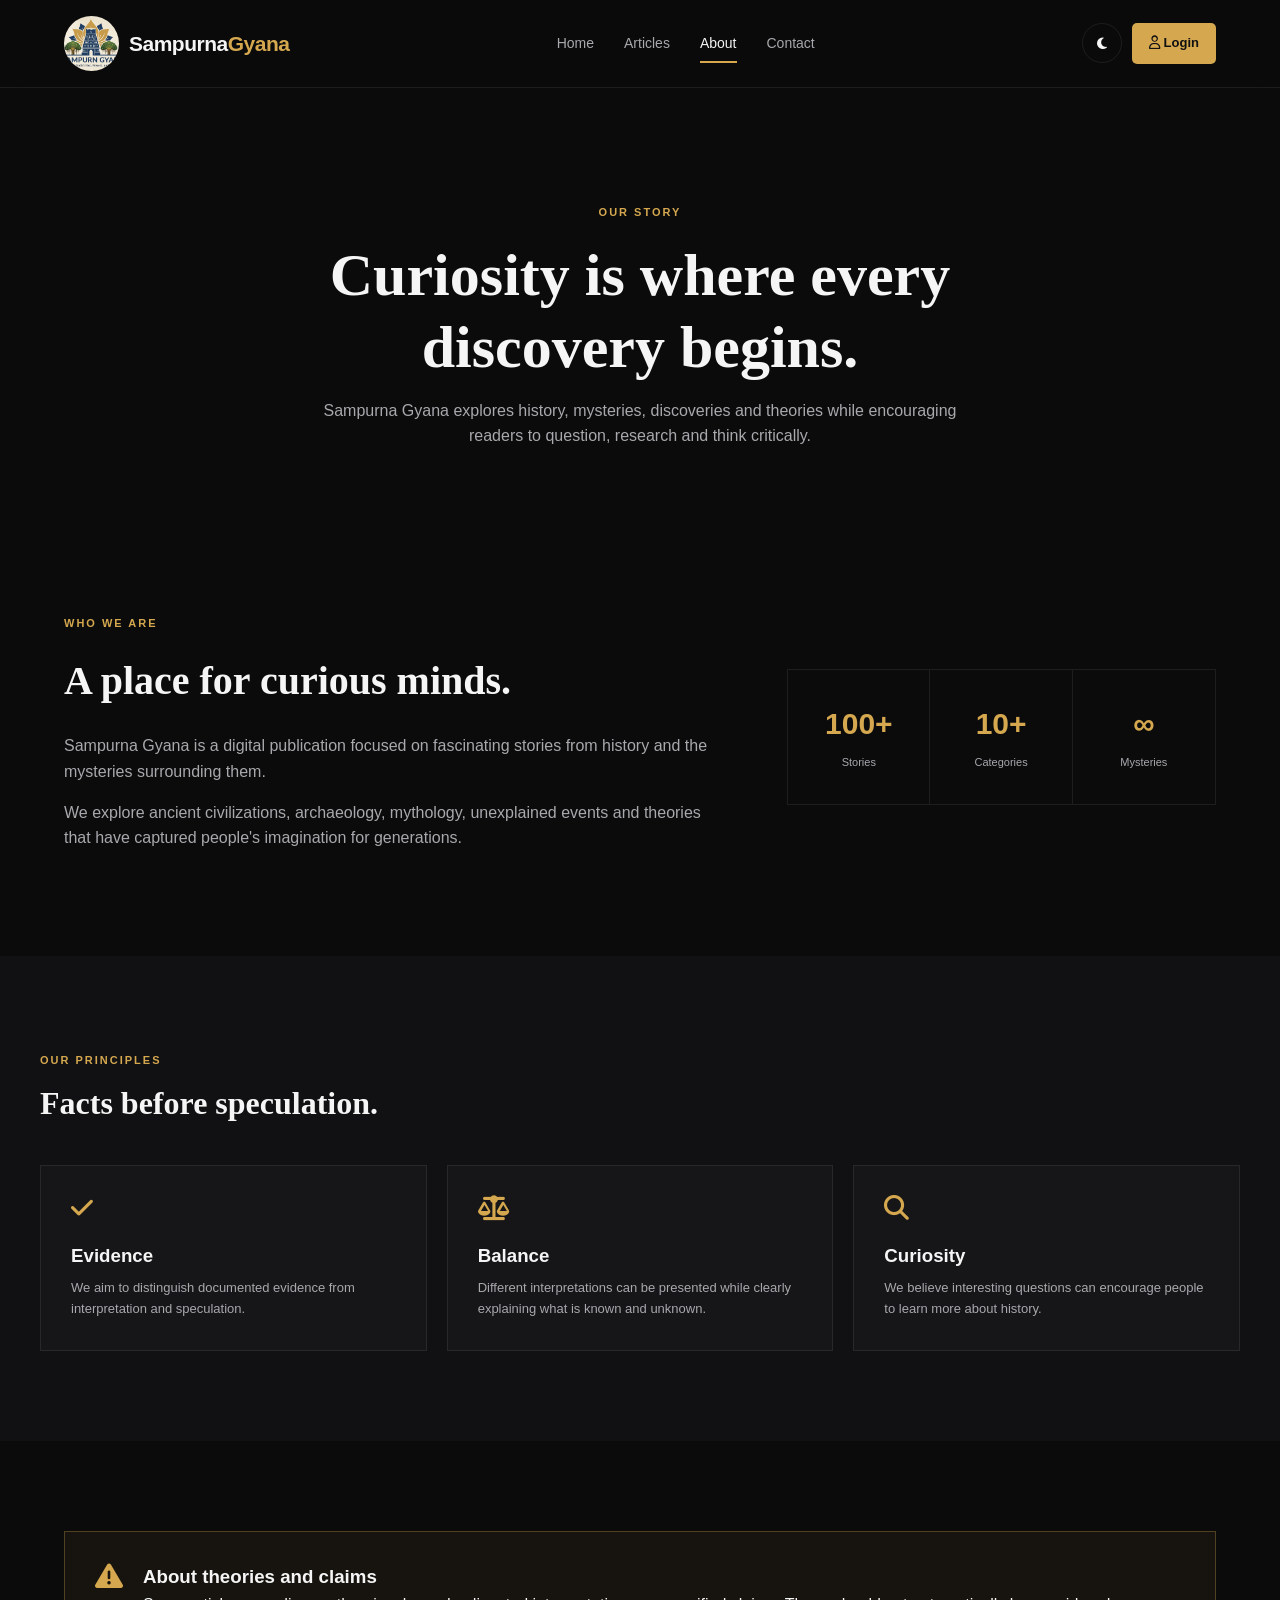
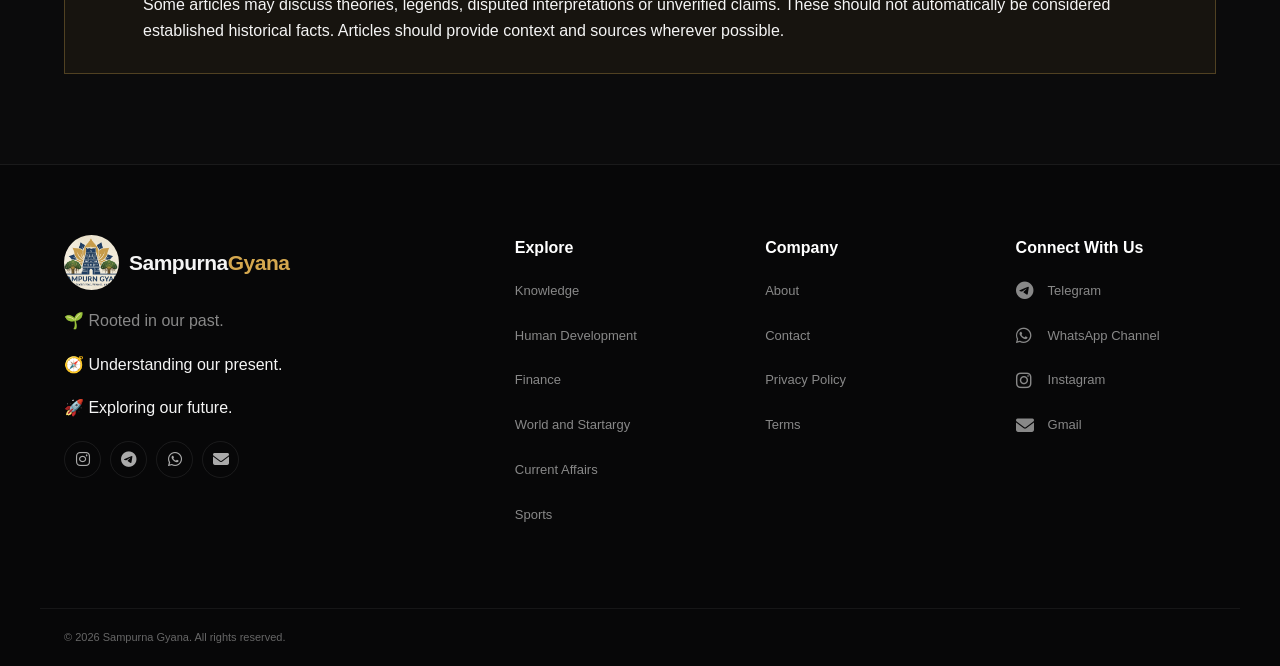
==== commit fbb586c2: "Add files via upload" ====
--- a/about.html
+++ b/about.html
@@ -237,13 +237,17 @@
 
         <div class="footer-brand">
 
-           <a href="index.html" class="logo">
+          <a href="index.html" class="logo">
             <img src="images/jayanth.jpeg" alt="Website Logo">
             <span>Sampurna<span>Gyana</span></span>
         </a>
 
             <p>
-                History, mysteries and stories worth exploring.
+                🌱 Rooted in our past.
+                <p></p>
+                🧭 Understanding our present.
+                <p></p>
+                🚀 Exploring our future.
             </p>
 
             <div class="social-icons">
@@ -282,10 +286,12 @@
 
             <h4>Explore</h4>
 
-            <a href="articles.html">Articles</a>
-            <a href="articles.html">History</a>
-            <a href="articles.html">Mysteries</a>
-            <a href="articles.html">Theories</a>
+            <a href="articles.html">Knowledge</a>
+            <a href="articles.html">Human Development</a>
+            <a href="articles.html">Finance</a>
+            <a href="articles.html">World and Startargy</a>
+            <a href="articles.html">Current Affairs</a>
+            <a href="articles.html">Sports</a>
 
         </div>
 
@@ -295,8 +301,8 @@
 
             <a href="about.html">About</a>
             <a href="contact.html">Contact</a>
-            <a href="#">Privacy</a>
-            <a href="#">Disclaimer</a>
+            <a href="#">Privacy Policy</a>
+            <a href="#">Terms</a>
 
         </div>
 
--- a/css/style.css
+++ b/css/style.css
@@ -362,7 +362,7 @@
     align-items: center;
 
     background-image:
-        url("https://images.unsplash.com/photo-1518709594023-6eab9bab7b23?auto=format&fit=crop&w=2000&q=85");
+        url("images/hero.jpej");
 
     background-size: cover;
 
@@ -442,6 +442,12 @@
     color: var(--accent);
 }
 
+.feature-image {
+    background-size: cover;
+    background-position: center;
+    background-repeat: no-repeat;
+    min-height: 400px;
+}
 
 /* ================================
    BUTTONS
@@ -830,11 +836,14 @@
     max-width: 500px;
 }
 
+/* FEATURE IMAGE */
 .feature-image {
-
-    background:
-        url("https://images.unsplash.com/photo-1461360228754-6e81c478b882?auto=format&fit=crop&w=1200&q=80")
-        center/cover;
+    background-image: url("../images/1.jpeg");
+    background-size: cover;
+    background-position: center;
+    background-repeat: no-repeat;
+    min-height: 400px;
+    width: 100%;
 }
 
 
@@ -2348,4 +2357,36 @@
     to {
         opacity: 1;
     }
+}
+
+.footer-column a {
+    display: flex;
+    align-items: center;
+    gap: 10px;
+    margin-bottom: 12px;
+    text-decoration: none;
+}
+
+.footer-column a i {
+    width: 20px;
+    font-size: 18px;
+}
+
+.footer-column a {
+    display: flex;
+    align-items: center;
+    gap: 10px;
+    margin-bottom: 12px;
+    text-decoration: none;
+    cursor: pointer;
+}
+
+.footer-column a i {
+    display: inline-block;
+    width: 22px;
+    font-size: 18px;
+}
+
+.footer-column a:hover {
+    text-decoration: none;
 }
